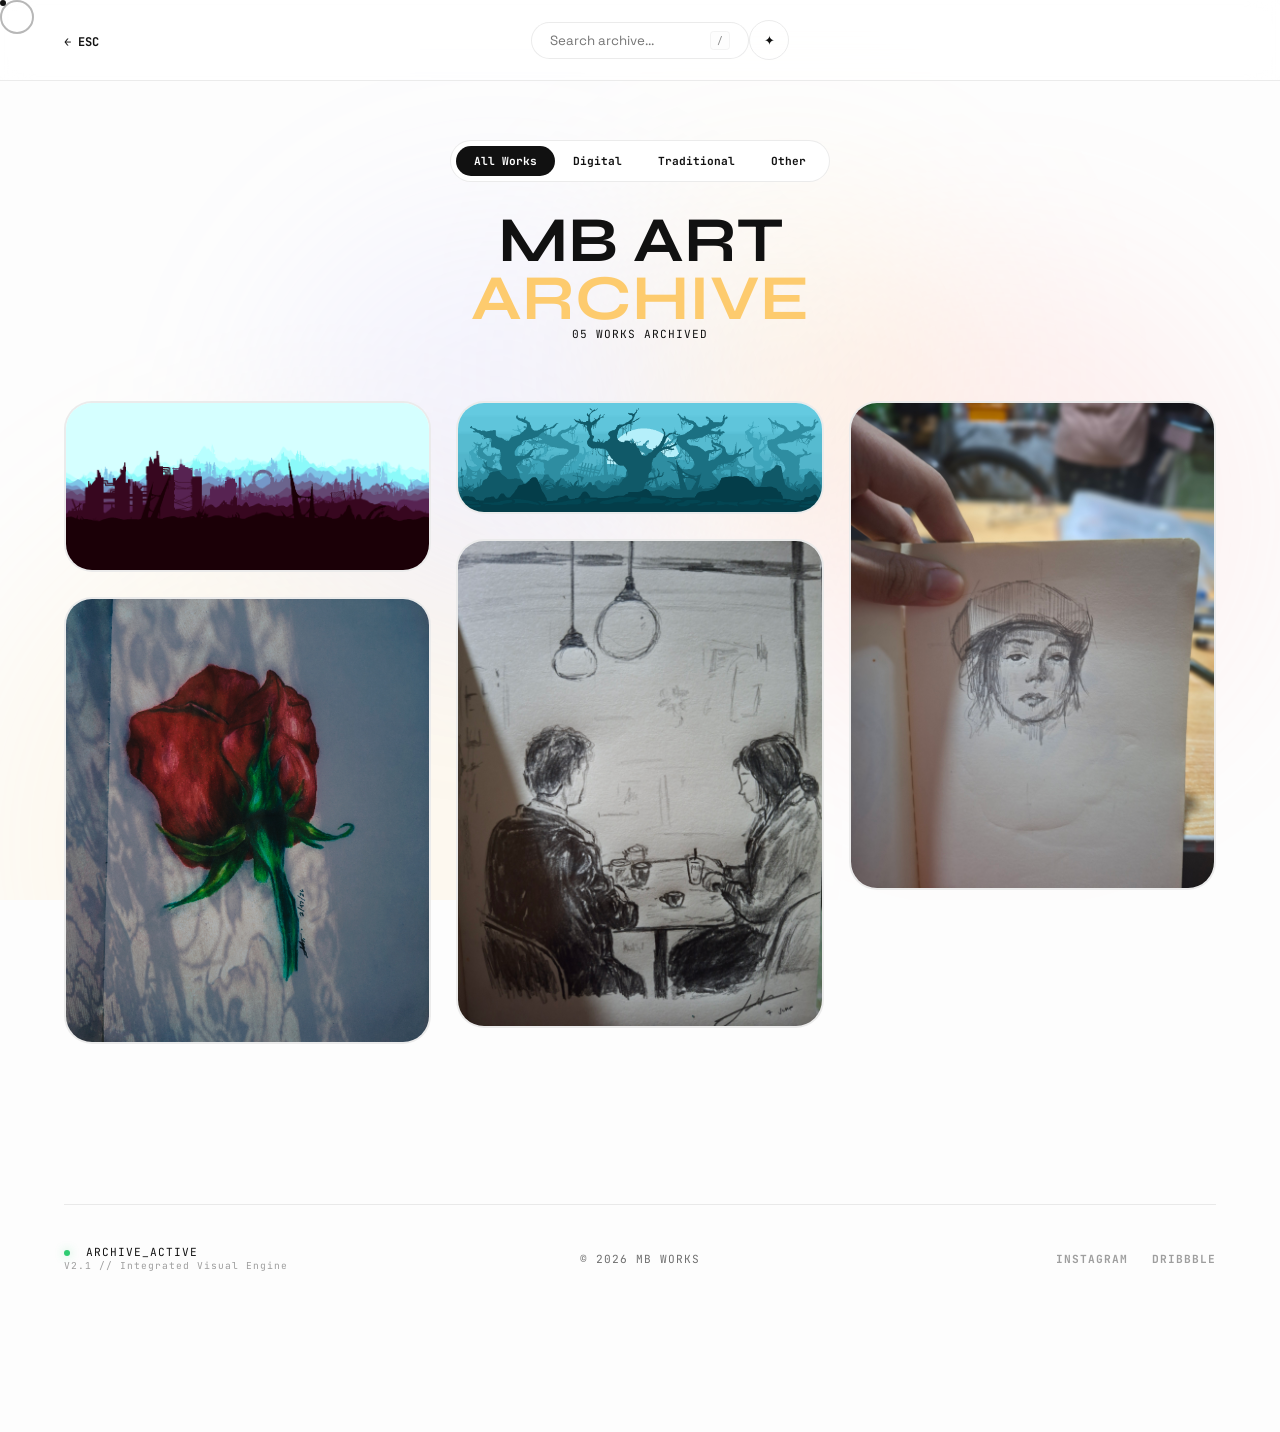
==== assets/art-section/art-gallery.html @ bef26f0a "Add files via upload" ====
<!DOCTYPE html>
<html lang="en" data-theme="light">
<head>
    <meta charset="UTF-8">
    <meta name="viewport" content="width=device-width, initial-scale=1.0">
    <title>Visual Archive | MB Studio</title>
    <link rel="preconnect" href="https://fonts.googleapis.com">
    <link rel="preconnect" href="https://fonts.gstatic.com" crossorigin>
    <link href="https://fonts.googleapis.com/css2?family=Syne:wght@700;800&family=Space+Grotesk:wght@300;500;700&family=JetBrains+Mono:wght@400;700&display=swap" rel="stylesheet">
    <link rel="stylesheet" href="gallery-style.css">
    <script>
        // Immediate Theme Check to prevent "white flash" on reload
        const savedTheme = localStorage.getItem('studio-theme') || 'light';
        document.documentElement.setAttribute('data-theme', savedTheme);
    </script>
</head>
<body>
    <div id="scroll-progress"></div>
    <div id="cursor-dot"></div>
    <div id="cursor-outline"></div>

    <div id="canvas-container">
        <canvas id="studio-bg"></canvas>
    </div>

    <nav class="gallery-nav">
        <div class="nav-left">
            <a href="../../index.html" class="back-btn interactive-element">← ESC</a>
        </div>
        
        <div class="nav-center">
            <div class="search-pill">
                <input type="text" id="artSearch" placeholder="Search archive..." onkeyup="filterArt()">
                <kbd>/</kbd>
            </div>
        </div>

        <div class="nav-right">
            <button id="themeToggle" class="theme-btn interactive-element" aria-label="Toggle Theme">✦</button>
        </div>
    </nav>

    <div class="gallery-wrapper">
        <header class="gallery-header">
            <div class="filter-bar">
                <button class="filter-btn active interactive-element" data-filter="all">All Works</button>
                <button class="filter-btn interactive-element" data-filter="digital">Digital</button>
                <button class="filter-btn interactive-element" data-filter="traditional">Traditional</button>
                <button class="filter-btn interactive-element" data-filter="other">Other</button>
            </div>
            <h1 class="gallery-title">MB ART<span>Archive</span></h1>
            <p class="gallery-count mono" id="artCount">Initializing...</p>
        </header>

        <main class="masonry-grid" id="artGrid">
            </main>

    <footer class="gallery-footer">
        <div class="footer-divider"></div>
        <div class="footer-grid">
            <div class="footer-left">
                <p class="footer-status mono"><span class="pulse-dot"></span> ARCHIVE_ACTIVE</p>
                <p class="footer-sub mono" style="font-size: 0.6rem; opacity: 0.4;">V2.1 // Integrated Visual Engine</p>
            </div>
        
            <div class="footer-center">
                <p class="mono" style="font-size: 0.7rem;">&copy; 2026 MB WORKS</p>
            </div>
        
            <div class="footer-right">
                <div class="footer-links">
                    <a href="#" class="interactive-element">INSTAGRAM</a>
                    <a href="#" class="interactive-element">DRIBBBLE</a>
                </div>
            </div>
        </div>
    </footer>
    </div> 

    <div id="lightbox" class="lightbox">
        <span class="close-lightbox">&times;</span>
        <div class="lightbox-wrapper">
            <img class="lightbox-content" id="lightbox-img">
            <div id="caption" class="mono"></div>
        </div>
    </div>

    <script src="gallery-logic.js"></script>
</body>
</html>
---- assets/art-section/gallery-style.css ----
/* --- ART GALLERY CORE SYSTEM V2.1 --- */

/* THEME DEFINITIONS */
:root[data-theme="light"] {
    --bg: #fdfdfd; 
    --paper: #ffffff;
    --ink: #111111;
    --accent-art: #fdcb6e;
    --glass: rgba(255, 255, 255, 0.75);
    --border: rgba(0, 0, 0, 0.08);
}

:root[data-theme="dark"] {
    --bg: #0a0a0a;
    --paper: #141414;
    --ink: #ececec;
    --accent-art: #feca57;
    --glass: rgba(20, 20, 20, 0.75);
    --border: rgba(255, 255, 255, 0.1);
}

* { box-sizing: border-box; margin: 0; padding: 0; cursor: none; }

body {
    background-color: var(--bg);
    color: var(--ink);
    font-family: 'Space Grotesk', sans-serif;
    transition: background 0.4s ease;
    overflow-x: hidden;
}

/* OPTIMIZATION */
.art-item {
    opacity: 0;
    transform: translateY(30px);
    transition: all 0.6s cubic-bezier(0.165, 0.84, 0.44, 1);
}

.art-item.visible {
    opacity: 1;
    transform: translateY(0);
}

/* CURSOR FIX */
* { cursor: none !important; }

#cursor-dot, #cursor-outline {
    position: fixed;
    pointer-events: none;
    border-radius: 50%;
    z-index: 9999; /* Higher than nav and lightbox */
    transform: translate3d(0,0,0);
}

#cursor-dot { width: 6px; height: 6px; background: var(--ink); }
#cursor-outline {
    width: 34px; height: 34px;
    border: 2px solid var(--ink);
    opacity: 0.3;
}

/* NAVIGATION & SEARCH */
.gallery-nav {
    position: fixed;
    top: 0; width: 100%;
    padding: 20px 5vw;
    display: grid;
    grid-template-columns: 1fr auto 1fr;
    align-items: center;
    background: var(--glass);
    backdrop-filter: blur(15px);
    z-index: 1000;
    border-bottom: 1px solid var(--border);
}

.back-btn {
    text-decoration: none;
    color: var(--ink);
    font-family: 'JetBrains Mono', monospace;
    font-size: 0.75rem;
    font-weight: 700;
}

.search-pill {
    background: var(--paper);
    border: 1px solid var(--border);
    padding: 8px 18px;
    border-radius: 100px;
    display: flex;
    align-items: center;
    gap: 10px;
    transition: 0.3s cubic-bezier(0.175, 0.885, 0.32, 1.275);
}

.search-pill:focus-within {
    border-color: var(--accent-art);
    box-shadow: 0 0 20px rgba(253, 203, 110, 0.15);
}

.search-pill input {
    background: transparent;
    border: none;
    outline: none;
    color: var(--ink);
    font-family: 'Space Grotesk', sans-serif;
    width: 150px;
}

.search-pill kbd {
    background: var(--bg);
    border: 1px solid var(--border);
    padding: 2px 6px;
    border-radius: 4px;
    font-size: 0.6rem;
    font-family: 'JetBrains Mono', monospace;
    opacity: 0.5;
}

.theme-btn {
    justify-self: end;
    background: transparent;
    border: 1px solid var(--border);
    color: var(--ink);
    width: 40px; height: 40px;
    border-radius: 50%;
    cursor: none;
}

/* MASONRY LAYOUT */
.gallery-wrapper {
    max-width: 1400px;
    margin: 0 auto;
    padding: 140px 5vw 100px;
}

.gallery-header {
    text-align: center;
    margin-bottom: 60px;
}

.gallery-title {
    font-family: 'Syne', sans-serif;
    font-size: clamp(2.5rem, 8vw, 4rem);
    text-transform: uppercase;
    line-height: 0.9;
}

.gallery-title span {
    display: block;
    color: var(--accent-art);
}

.filter-bar {
    display: inline-flex;
    background: var(--paper);
    border: 1px solid var(--border);
    padding: 5px;
    border-radius: 100px;
    margin-bottom: 30px;
}

.filter-btn {
    border: none;
    background: transparent;
    color: var(--ink);
    padding: 8px 18px;
    border-radius: 100px;
    font-family: 'JetBrains Mono', monospace;
    font-size: 0.7rem;
    font-weight: 700;
}

.filter-btn.active {
    background: var(--ink);
    color: var(--paper);
}

.masonry-grid {
    column-count: 3;
    column-gap: 25px;
}

@media (max-width: 1100px) { .masonry-grid { column-count: 2; } }
@media (max-width: 700px) { .masonry-grid { column-count: 1; } }

/* THE ART CARD (SQUIRCLE) */
.art-item {
    break-inside: avoid;
    margin-bottom: 25px;
    background: var(--paper);
    border: 2px solid var(--border);
    border-radius: 28px;
    overflow: hidden;
    position: relative;
    transition: all 0.4s cubic-bezier(0.175, 0.885, 0.32, 1.275);
}

.art-item:hover {
    transform: translateY(-8px) scale(1.02);
    border-color: var(--accent-art);
    box-shadow: 0 20px 40px rgba(0,0,0,0.1);
}

.art-item img {
    width: 100%;
    display: block;
    transition: transform 0.6s ease;
}

.art-info {
    position: absolute;
    bottom: 0; left: 0; right: 0;
    padding: 25px;
    background: linear-gradient(transparent, rgba(0,0,0,0.8));
    color: white;
    opacity: 0;
    transition: 0.3s ease;
}

.art-item:hover .art-info { opacity: 1; }

.mono { font-family: 'JetBrains Mono', monospace; font-size: 0.7rem; letter-spacing: 1px; }

/* AESTHETICS */
#scroll-progress {
    position: fixed;
    top: 0; left: 0; height: 4px;
    background: var(--accent-art);
    z-index: 2000;
    width: 0%;
}

#canvas-container {
    position: fixed;
    inset: 0;
    z-index: -1;
    opacity: 0.5;
}

/* LIGHTBOX */
.lightbox {
    display: none;
    position: fixed;
    inset: 0;
    background: rgba(0,0,0,0.9);
    backdrop-filter: blur(15px);
    z-index: 3000;
    padding: 40px;
}

.lightbox-wrapper {
    height: 100%;
    display: flex;
    flex-direction: column;
    align-items: center;
    justify-content: center;
}

.lightbox-content {
    max-height: 80vh;
    max-width: 90%;
    border-radius: 12px;
}

.close-lightbox {
    position: absolute;
    top: 30px; right: 40px;
    color: white; font-size: 40px;
}

/* --- FOOTER SYSTEM --- */
.gallery-footer { 
    margin-top: 100px; 
    padding: 60px 0; /* More breathing room */
}

.footer-divider { 
    height: 1px; 
    background: var(--border); 
    margin-bottom: 40px; 
    width: 100%;
}

.footer-grid {
    display: grid;
    grid-template-columns: 1fr auto 1fr; /* Left, Center, Right */
    align-items: center;
}

.footer-left {
    display: flex;
    flex-direction: column;
}

.footer-center {
    text-align: center;
    opacity: 0.6;
}

.footer-right {
    text-align: right; /* This pushes content to the edge */
}

.footer-links {
    display: flex;
    gap: 24px;
    justify-content: flex-end; /* Ensures alignment for flex items */
}

.footer-links a {
    text-decoration: none;
    color: var(--ink);
    font-family: 'JetBrains Mono', monospace;
    font-size: 0.7rem;
    font-weight: 700;
    opacity: 0.4;
    transition: all 0.3s ease;
    letter-spacing: 1px;
}

.footer-links a:hover {
    opacity: 1;
    color: var(--accent-art);
    transform: translateY(-2px);
}

/* Status Dot Animation */
.pulse-dot {
    display: inline-block;
    width: 6px;
    height: 6px;
    background: #2ecc71;
    border-radius: 50%;
    margin-right: 8px;
    box-shadow: 0 0 10px rgba(46, 204, 113, 0.4);
}
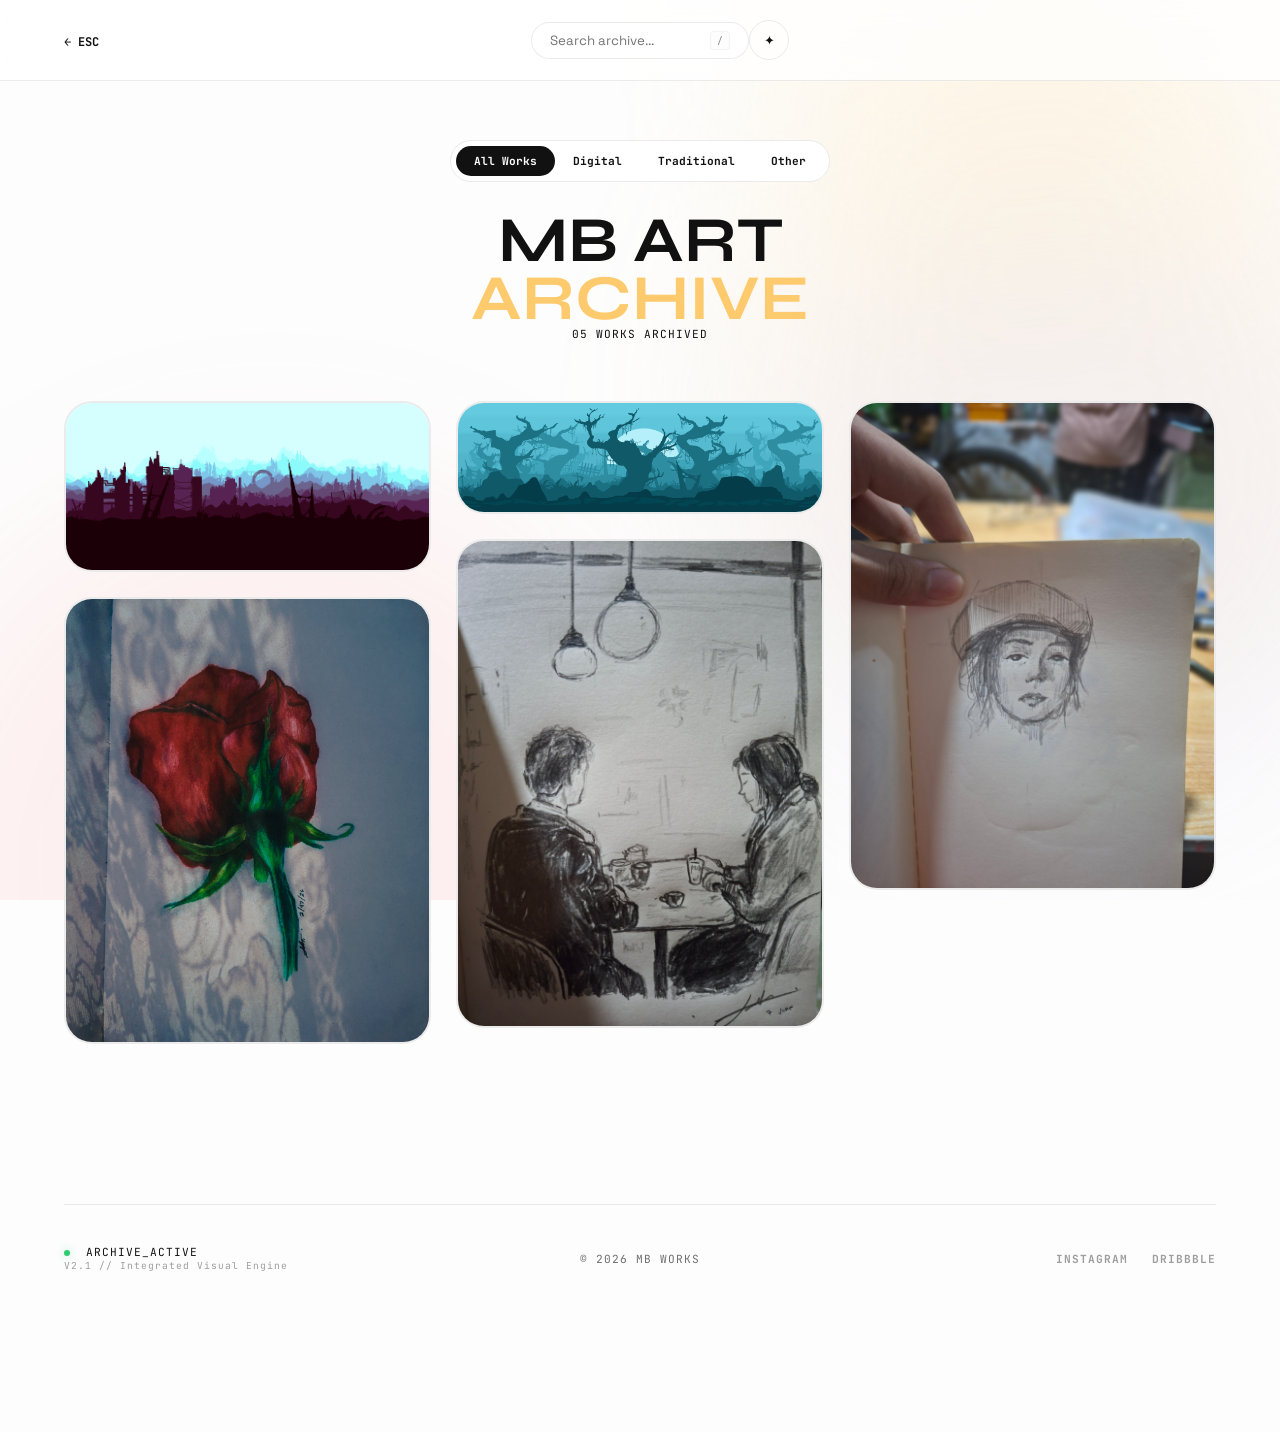
==== commit 87f1e6d1: "Fix HTML structure and remove unnecessary lines - removed cursor designs - Added MyBad_" ====
--- a/assets/art-section/art-gallery.html
+++ b/assets/art-section/art-gallery.html
@@ -9,15 +9,12 @@
     <link href="https://fonts.googleapis.com/css2?family=Syne:wght@700;800&family=Space+Grotesk:wght@300;500;700&family=JetBrains+Mono:wght@400;700&display=swap" rel="stylesheet">
     <link rel="stylesheet" href="gallery-style.css">
     <script>
-        // Immediate Theme Check to prevent "white flash" on reload
         const savedTheme = localStorage.getItem('studio-theme') || 'light';
         document.documentElement.setAttribute('data-theme', savedTheme);
     </script>
 </head>
 <body>
     <div id="scroll-progress"></div>
-    <div id="cursor-dot"></div>
-    <div id="cursor-outline"></div>
 
     <div id="canvas-container">
         <canvas id="studio-bg"></canvas>
@@ -87,4 +84,6 @@
 
     <script src="gallery-logic.js"></script>
 </body>
-</html>+</html>
+
+<!-- MyBad_ -->
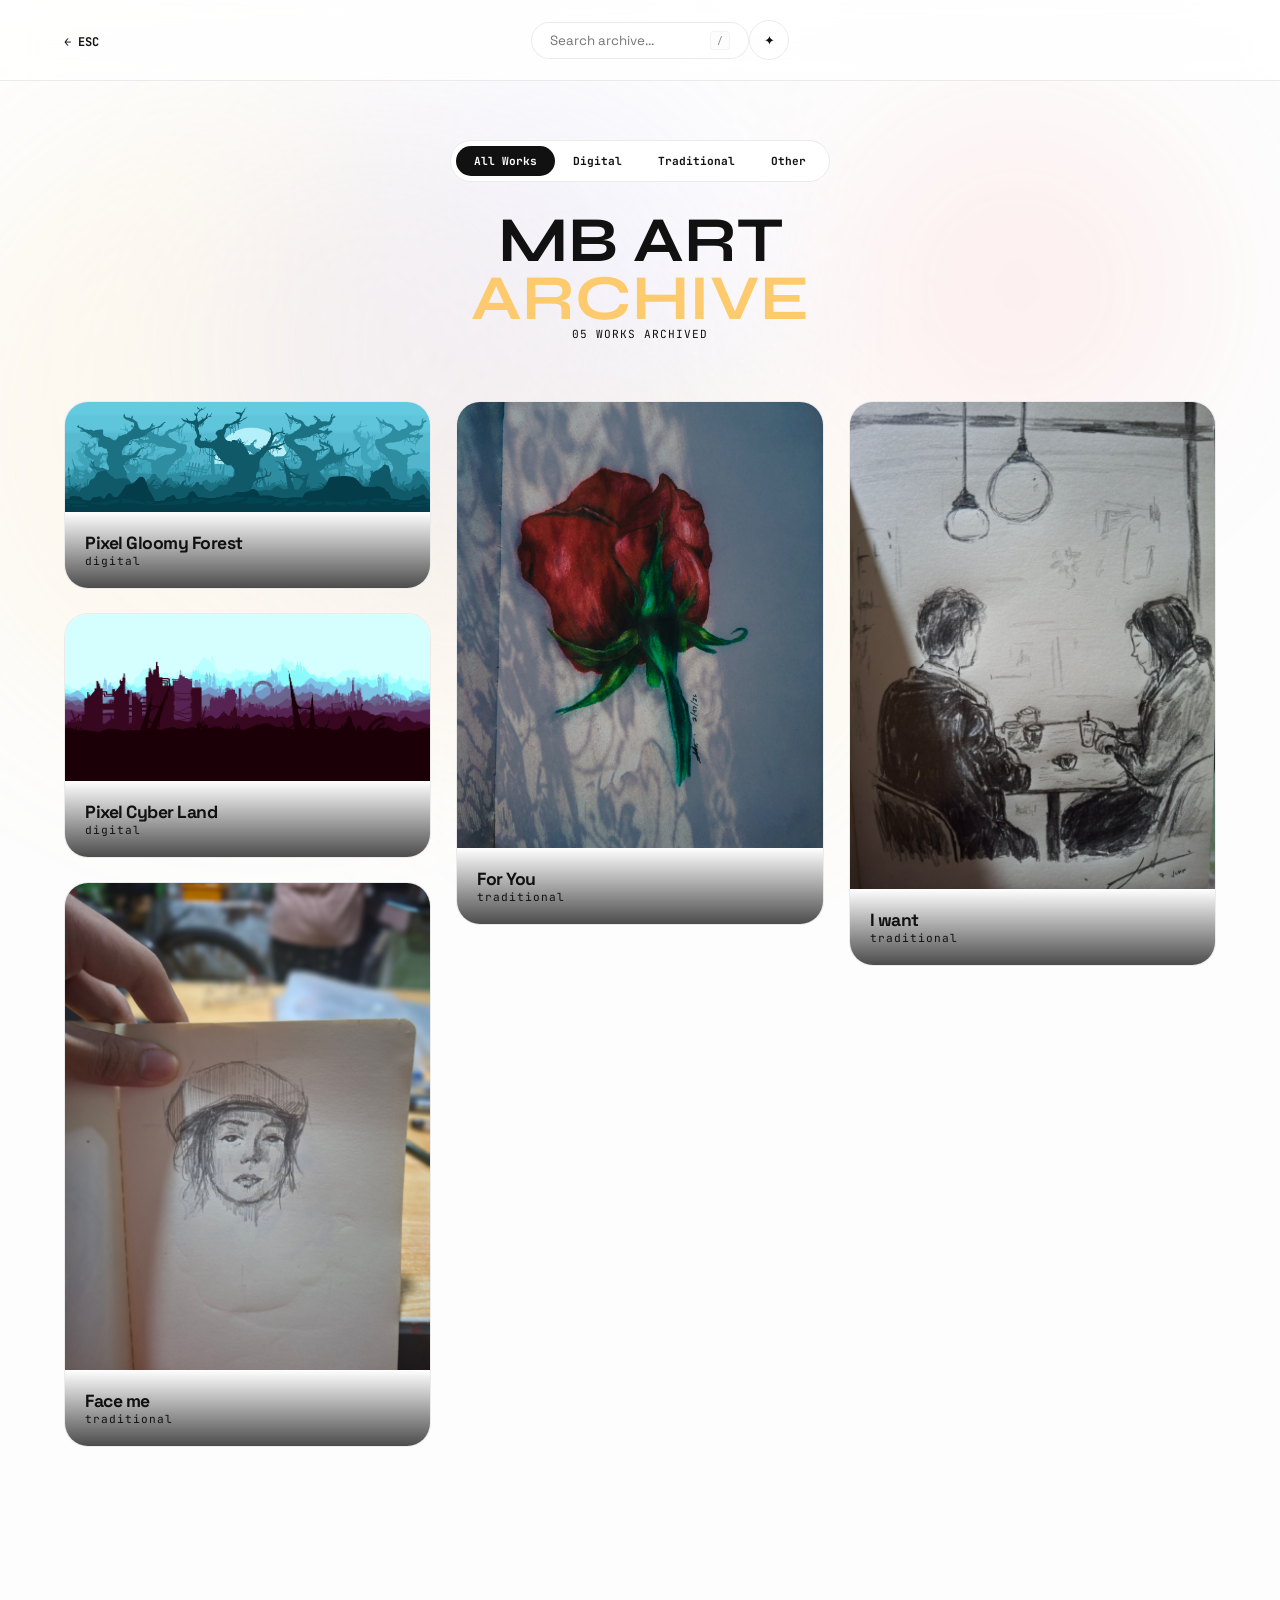
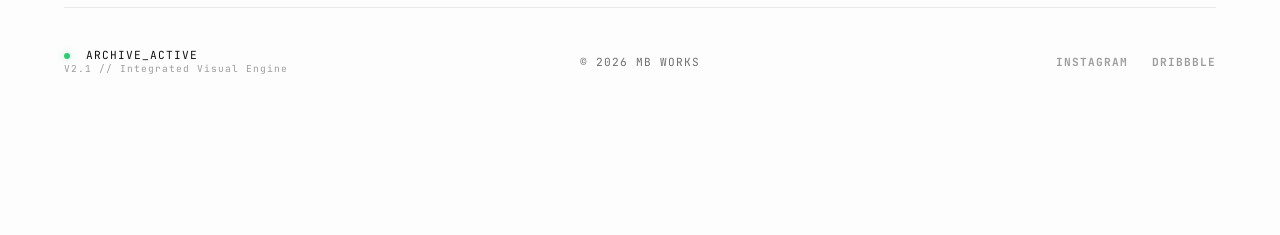
==== commit 5567b2d1: "Refactor art-gallery.html and include gallery-data.js Updated the HTML structure and added a new scr" ====
--- a/assets/art-section/art-gallery.html
+++ b/assets/art-section/art-gallery.html
@@ -82,6 +82,7 @@
         </div>
     </div>
 
+    <script src="gallery-data.js"></script>
     <script src="gallery-logic.js"></script>
 </body>
 </html>
--- a/assets/art-section/gallery-style.css
+++ b/assets/art-section/gallery-style.css
@@ -1,4 +1,4 @@
-/* --- ART GALLERY CORE SYSTEM V2.1 --- */
+/* --- ART GALLERY CSS V2.1 --- */
 
 /* THEME DEFINITIONS */
 :root[data-theme="light"] {
@@ -19,7 +19,12 @@
     --border: rgba(255, 255, 255, 0.1);
 }
 
-* { box-sizing: border-box; margin: 0; padding: 0; cursor: none; }
+* { 
+    box-sizing: border-box; 
+    margin: 0; 
+    padding: 0; 
+    cursor: auto !important;
+}
 
 body {
     background-color: var(--bg);
@@ -29,37 +34,8 @@
     overflow-x: hidden;
 }
 
-/* OPTIMIZATION */
-.art-item {
-    opacity: 0;
-    transform: translateY(30px);
-    transition: all 0.6s cubic-bezier(0.165, 0.84, 0.44, 1);
-}
-
-.art-item.visible {
-    opacity: 1;
-    transform: translateY(0);
-}
-
-/* CURSOR FIX */
-* { cursor: none !important; }
-
-#cursor-dot, #cursor-outline {
-    position: fixed;
-    pointer-events: none;
-    border-radius: 50%;
-    z-index: 9999; /* Higher than nav and lightbox */
-    transform: translate3d(0,0,0);
-}
-
-#cursor-dot { width: 6px; height: 6px; background: var(--ink); }
-#cursor-outline {
-    width: 34px; height: 34px;
-    border: 2px solid var(--ink);
-    opacity: 0.3;
-}
-
-/* NAVIGATION & SEARCH */
+
+/* NAV & SEARCH */
 .gallery-nav {
     position: fixed;
     top: 0; width: 100%;
@@ -126,7 +102,7 @@
     cursor: none;
 }
 
-/* MASONRY LAYOUT */
+/* LAYOUT */
 .gallery-wrapper {
     max-width: 1400px;
     margin: 0 auto;
@@ -183,22 +159,25 @@
 @media (max-width: 1100px) { .masonry-grid { column-count: 2; } }
 @media (max-width: 700px) { .masonry-grid { column-count: 1; } }
 
-/* THE ART CARD (SQUIRCLE) */
+/* thingy stuff */
 .art-item {
+    opacity: 0;
     break-inside: avoid;
-    margin-bottom: 25px;
+    margin-bottom: 24px;
+    border-radius: 24px;
     background: var(--paper);
-    border: 2px solid var(--border);
-    border-radius: 28px;
+    border: 1px solid var(--border);
     overflow: hidden;
     position: relative;
-    transition: all 0.4s cubic-bezier(0.175, 0.885, 0.32, 1.275);
+    transition: transform 0.4s cubic-bezier(0.2, 1, 0.3, 1), 
+                box-shadow 0.4s ease, 
+                opacity 0.6s ease;
 }
 
 .art-item:hover {
-    transform: translateY(-8px) scale(1.02);
+    transform: translateY(-5px);
+    box-shadow: 0 15px 30px rgba(0,0,0,0.08);
     border-color: var(--accent-art);
-    box-shadow: 0 20px 40px rgba(0,0,0,0.1);
 }
 
 .art-item img {
@@ -208,18 +187,35 @@
 }
 
 .art-info {
-    position: absolute;
-    bottom: 0; left: 0; right: 0;
-    padding: 25px;
-    background: linear-gradient(transparent, rgba(0,0,0,0.8));
-    color: white;
+    padding: 20px;
+    background: linear-gradient(to top, rgba(0,0,0,0.7) 0%, transparent 100%);
+    display: flex;
+    flex-direction: column;
+    justify-content: flex-end;
+}
+
+.art-info h4 {
+    font-size: 1.1rem;
+    font-weight: 800;
+    letter-spacing: -0.5px;
+}
+
+.art-item:hover .art-info { opacity: 1; }
+
+.mono { font-family: 'JetBrains Mono', monospace; font-size: 0.7rem; letter-spacing: 1px; }
+
+/* OPTIMIZATION */
+.art-item {
     opacity: 0;
-    transition: 0.3s ease;
-}
-
-.art-item:hover .art-info { opacity: 1; }
-
-.mono { font-family: 'JetBrains Mono', monospace; font-size: 0.7rem; letter-spacing: 1px; }
+    transform: translateY(30px);
+    transition: all 0.6s cubic-bezier(0.165, 0.84, 0.44, 1);
+}
+
+.art-item.visible {
+    opacity: 1;
+    transform: translateY(0);
+}
+
 
 /* AESTHETICS */
 #scroll-progress {
@@ -268,10 +264,10 @@
     color: white; font-size: 40px;
 }
 
-/* --- FOOTER SYSTEM --- */
+/* --- FOOTER --- */
 .gallery-footer { 
     margin-top: 100px; 
-    padding: 60px 0; /* More breathing room */
+    padding: 60px 0;
 }
 
 .footer-divider { 
@@ -283,7 +279,7 @@
 
 .footer-grid {
     display: grid;
-    grid-template-columns: 1fr auto 1fr; /* Left, Center, Right */
+    grid-template-columns: 1fr auto 1fr;
     align-items: center;
 }
 
@@ -298,13 +294,13 @@
 }
 
 .footer-right {
-    text-align: right; /* This pushes content to the edge */
+    text-align: right;
 }
 
 .footer-links {
     display: flex;
     gap: 24px;
-    justify-content: flex-end; /* Ensures alignment for flex items */
+    justify-content: flex-end;
 }
 
 .footer-links a {
@@ -333,4 +329,4 @@
     border-radius: 50%;
     margin-right: 8px;
     box-shadow: 0 0 10px rgba(46, 204, 113, 0.4);
-}+}
